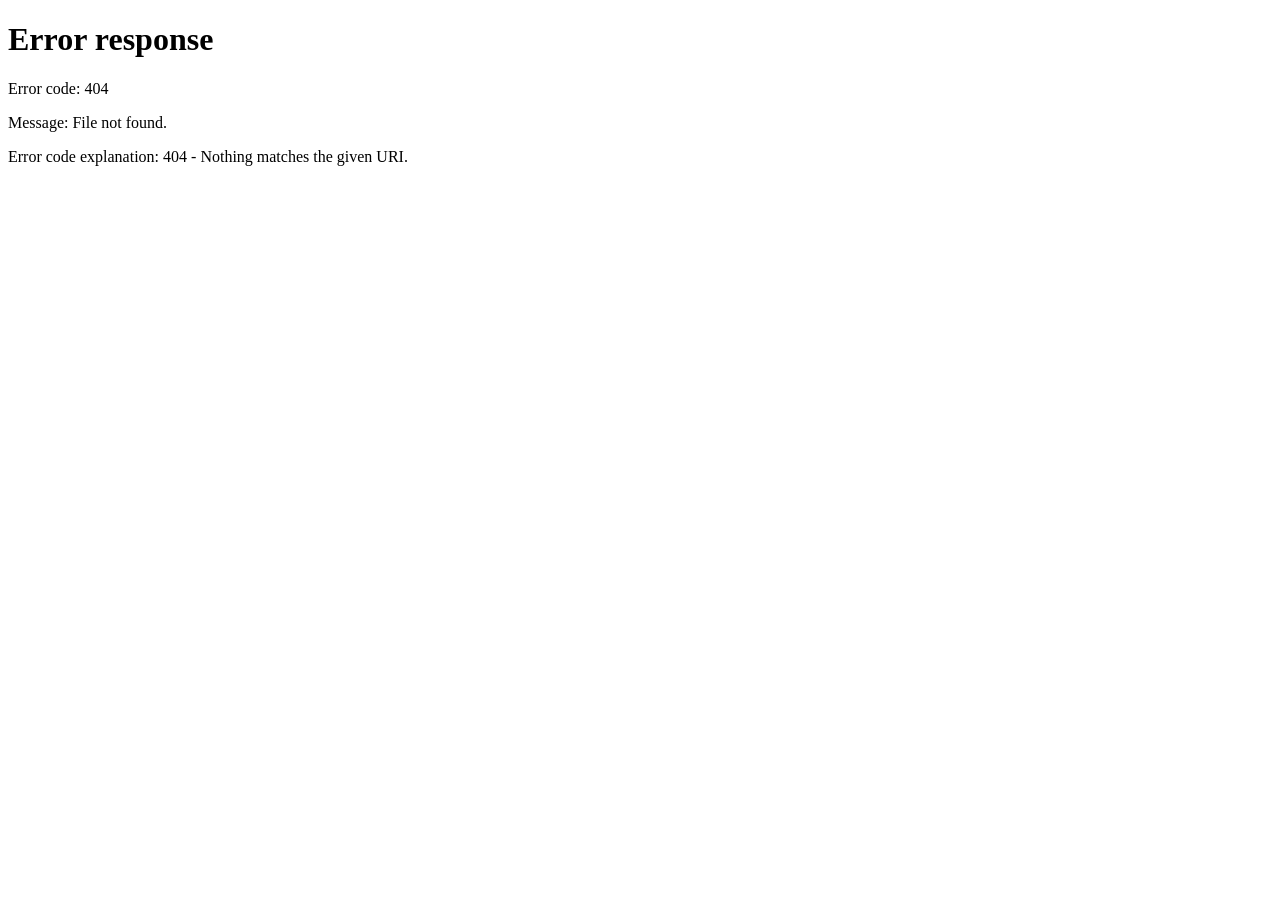
==== frontend/index.html @ 22988f22 "manullay patient add done" ====
<!DOCTYPE html>
<html lang="en">
<head>
  <meta charset="UTF-8" />
  <meta name="viewport" content="width=device-width, initial-scale=1.0" />
  <title>Clinic CRM — Admin Dashboard</title>
  <link rel="stylesheet" href="css/variables.css" />
  <link rel="stylesheet" href="css/base.css" />
  <link rel="stylesheet" href="css/components.css" />
  <link rel="stylesheet" href="css/views.css" />
</head>
<body>
  <div class="app-container">
    <!-- Sidebar Backdrop for Mobile -->
    <div id="sidebar-backdrop" class="sidebar-backdrop"></div>

    <!-- Persistent Sidebar Navigation -->
    <aside id="app-sidebar" class="sidebar">
      <div class="sidebar-header">
        <div class="brand-icon">⚕</div>
        <div class="brand-info">
          <span class="brand-title" id="header-clinic-name">Clinic Assistant</span>
          <span class="brand-subtitle">Admin CRM</span>
        </div>
      </div>

      <nav class="sidebar-nav">
        <div class="nav-section-title">Operations</div>
        <a href="#dashboard" class="nav-item active" data-view="dashboard">
          <span class="nav-icon">📊</span>
          <span>Dashboard</span>
        </a>
        <a href="#appointments" class="nav-item" data-view="appointments">
          <span class="nav-icon">📅</span>
          <span>Appointments</span>
        </a>
        <a href="#calendar" class="nav-item" data-view="calendar">
          <span class="nav-icon">🗓️</span>
          <span>Calendar</span>
        </a>

        <div class="nav-section-title" style="margin-top: 10px;">Management</div>
        <a href="#patients" class="nav-item" data-view="patients">
          <span class="nav-icon">👥</span>
          <span>Patients</span>
        </a>
        <a href="#doctors" class="nav-item" data-view="doctors">
          <span class="nav-icon">👨‍⚕️</span>
          <span>Doctors</span>
        </a>
        <a href="#slots" class="nav-item" data-view="slots">
          <span class="nav-icon">⏱️</span>
          <span>Slots</span>
        </a>

        <div class="nav-section-title" style="margin-top: 10px;">Finance & Config</div>
        <a href="#payments" class="nav-item" data-view="payments">
          <span class="nav-icon">💳</span>
          <span>Billing</span>
        </a>
        <a href="#reports" class="nav-item" data-view="reports">
          <span class="nav-icon">📈</span>
          <span>Reports & Analytics</span>
        </a>
        <a href="#audit-logs" class="nav-item" data-view="audit-logs">
          <span class="nav-icon">🛡️</span>
          <span>Activity Logs</span>
        </a>
        <a href="#settings" class="nav-item" data-view="settings">
          <span class="nav-icon">⚙️</span>
          <span>Settings</span>
        </a>
      </nav>

      <div class="sidebar-footer">
        <div class="user-snippet">
          <div id="sidebar-user-avatar" class="user-avatar">A</div>
          <div class="user-meta">
            <span id="header-user-name" class="user-name">Admin</span>
            <span class="user-role">Administrator</span>
          </div>
        </div>
        <button id="header-logout-btn" class="btn-icon" title="Sign Out">
          🚪
        </button>
      </div>
    </aside>

    <!-- Main Content Shell -->
    <div class="main-wrapper">
      <!-- Top Sticky Header -->
      <header class="top-header">
        <div class="header-left">
          <button id="mobile-menu-toggle" class="menu-toggle-btn" aria-label="Toggle Navigation">
            ☰
          </button>
          <div class="header-title-container">
            <h1 id="view-heading" class="view-heading">Dashboard</h1>
            <span id="view-subheading" class="view-subheading">Clinic Operations & Overview</span>
          </div>
        </div>
        <div class="header-right">
          <span class="badge badge-completed">
            <span class="badge-dot"></span> Live Connected
          </span>
        </div>
      </header>

      <!-- Main Dynamic Content Views -->
      <main class="content-area">
        <div id="view-dashboard" class="view-container active"></div>
        <div id="view-appointments" class="view-container"></div>
        <div id="view-calendar" class="view-container"></div>
        <div id="view-patients" class="view-container"></div>
        <div id="view-doctors" class="view-container"></div>
        <div id="view-slots" class="view-container"></div>
        <div id="view-payments" class="view-container"></div>
        <div id="view-reports" class="view-container"></div>
        <div id="view-audit-logs" class="view-container"></div>
        <div id="view-settings" class="view-container"></div>
      </main>
    </div>
  </div>

  <!-- Global Modal Dialog -->
  <div id="app-modal-backdrop" class="modal-backdrop">
    <div class="modal-dialog">
      <div class="modal-header">
        <h2 id="app-modal-title" class="modal-title">Modal Title</h2>
        <button id="app-modal-close-btn" class="modal-close-btn" aria-label="Close dialog">&times;</button>
      </div>
      <div id="app-modal-body" class="modal-body"></div>
      <div id="app-modal-footer" class="modal-footer" style="display: none;"></div>
    </div>
  </div>

  <!-- Global Toast Notification Container -->
  <div id="toast-container" class="toast-container"></div>

  <!-- Main Modular Application Bootstrap -->
  <script type="module" src="js/app.js"></script>
</body>
</html>
---- frontend/css/variables.css ----
/* Design Tokens & Theme Variables - Linear & Stripe inspired */
:root {
  /* Color Palette */
  --bg-app: #f8fafc;
  --bg-surface: #ffffff;
  --bg-surface-secondary: #f1f5f9;
  --bg-surface-tertiary: #e2e8f0;

  /* Typography Colors */
  --text-main: #0f172a;        /* Deep Navy */
  --text-secondary: #475569;   /* Slate */
  --text-muted: #94a3b8;       /* Subtle Gray */
  --text-inverted: #ffffff;

  /* Brand / Primary */
  --primary: #2563eb;          /* Vibrant Medical Blue */
  --primary-hover: #1d4ed8;
  --primary-active: #1e40af;
  --primary-light: #eff6ff;
  --primary-border: #bfdbfe;

  /* Status Colors */
  --success-text: #065f46;
  --success-bg: #d1fae5;
  --success-border: #a7f3d0;

  --warning-text: #92400e;
  --warning-bg: #fef3c7;
  --warning-border: #fde68a;

  --danger-text: #991b1b;
  --danger-bg: #fee2e2;
  --danger-border: #fecaca;

  --info-text: #1e40af;
  --info-bg: #dbeafe;
  --info-border: #bfdbfe;

  /* Borders & Shadows */
  --border-light: #e2e8f0;
  --border-subtle: #cbd5e1;
  --border-focus: #3b82f6;

  --shadow-xs: 0 1px 2px rgba(15, 23, 42, 0.05);
  --shadow-sm: 0 1px 3px rgba(15, 23, 42, 0.08), 0 1px 2px rgba(15, 23, 42, 0.04);
  --shadow-md: 0 4px 6px -1px rgba(15, 23, 42, 0.08), 0 2px 4px -2px rgba(15, 23, 42, 0.04);
  --shadow-lg: 0 10px 15px -3px rgba(15, 23, 42, 0.08), 0 4px 6px -4px rgba(15, 23, 42, 0.04);
  --shadow-dropdown: 0 20px 25px -5px rgba(15, 23, 42, 0.1), 0 8px 10px -6px rgba(15, 23, 42, 0.05);

  /* Radii */
  --radius-xs: 4px;
  --radius-sm: 6px;
  --radius-md: 8px;
  --radius-lg: 12px;
  --radius-xl: 16px;
  --radius-full: 9999px;

  /* Spacing */
  --space-1: 4px;
  --space-2: 8px;
  --space-3: 12px;
  --space-4: 16px;
  --space-5: 20px;
  --space-6: 24px;
  --space-8: 32px;
  --space-10: 40px;

  /* Layout */
  --sidebar-width: 250px;
  --header-height: 64px;

  /* Transitions */
  --transition-fast: 150ms cubic-bezier(0.4, 0, 0.2, 1);
  --transition-base: 200ms cubic-bezier(0.4, 0, 0.2, 1);
}
---- frontend/css/base.css ----
/* Base CSS - Global Styles, Layout, Sidebar, Header, Responsive */

* {
  box-sizing: border-box;
  margin: 0;
  padding: 0;
}

body {
  font-family: -apple-system, BlinkMacSystemFont, "Segoe UI", Roboto, "Helvetica Neue", Arial, sans-serif;
  font-size: 14px;
  line-height: 1.5;
  color: var(--text-main);
  background-color: var(--bg-app);
  -webkit-font-smoothing: antialiased;
  -moz-osx-font-smoothing: grayscale;
}

a {
  color: var(--primary);
  text-decoration: none;
}

a:hover {
  text-decoration: underline;
}

/* App Shell Layout */
.app-container {
  display: flex;
  min-height: 100vh;
  width: 100%;
}

/* Sidebar */
.sidebar {
  width: var(--sidebar-width);
  background: var(--bg-surface);
  border-right: 1px solid var(--border-light);
  display: flex;
  flex-direction: column;
  position: fixed;
  top: 0;
  bottom: 0;
  left: 0;
  z-index: 100;
  transition: transform var(--transition-base);
}

.sidebar-header {
  height: var(--header-height);
  padding: 0 var(--space-5);
  display: flex;
  align-items: center;
  gap: var(--space-3);
  border-bottom: 1px solid var(--border-light);
}

.brand-icon {
  width: 32px;
  height: 32px;
  border-radius: var(--radius-md);
  background: linear-gradient(135deg, var(--primary) 0%, #1e40af 100%);
  display: flex;
  align-items: center;
  justify-content: center;
  color: white;
  font-weight: 700;
  font-size: 16px;
  box-shadow: var(--shadow-sm);
}

.brand-info {
  display: flex;
  flex-direction: column;
}

.brand-title {
  font-size: 15px;
  font-weight: 700;
  color: var(--text-main);
  letter-spacing: -0.2px;
  white-space: nowrap;
  overflow: hidden;
  text-overflow: ellipsis;
  max-width: 160px;
}

.brand-subtitle {
  font-size: 11px;
  font-weight: 500;
  color: var(--text-muted);
  text-transform: uppercase;
  letter-spacing: 0.5px;
}

.sidebar-nav {
  flex: 1;
  overflow-y: auto;
  padding: var(--space-4) var(--space-3);
  display: flex;
  flex-direction: column;
  gap: var(--space-1);
}

.nav-section-title {
  font-size: 11px;
  font-weight: 600;
  color: var(--text-muted);
  text-transform: uppercase;
  letter-spacing: 0.6px;
  padding: var(--space-3) var(--space-3) var(--space-1);
}

.nav-item {
  display: flex;
  align-items: center;
  gap: var(--space-3);
  padding: var(--space-2) var(--space-3);
  border-radius: var(--radius-md);
  color: var(--text-secondary);
  font-weight: 500;
  font-size: 13.5px;
  transition: all var(--transition-fast);
  cursor: pointer;
  text-decoration: none;
  border: 1px solid transparent;
}

.nav-item:hover {
  background: var(--bg-surface-secondary);
  color: var(--text-main);
  text-decoration: none;
}

.nav-item.active {
  background: var(--primary-light);
  color: var(--primary);
  font-weight: 600;
  border-color: var(--primary-border);
}

.nav-icon {
  font-size: 16px;
  width: 20px;
  text-align: center;
  display: flex;
  align-items: center;
  justify-content: center;
}

.sidebar-footer {
  padding: var(--space-4);
  border-top: 1px solid var(--border-light);
  display: flex;
  align-items: center;
  justify-content: space-between;
  background: var(--bg-surface);
}

.user-snippet {
  display: flex;
  align-items: center;
  gap: var(--space-3);
}

.user-avatar {
  width: 34px;
  height: 34px;
  border-radius: var(--radius-full);
  background: var(--bg-surface-tertiary);
  color: var(--text-secondary);
  display: flex;
  align-items: center;
  justify-content: center;
  font-weight: 600;
  font-size: 13px;
}

.user-meta {
  display: flex;
  flex-direction: column;
}

.user-name {
  font-size: 13px;
  font-weight: 600;
  color: var(--text-main);
  max-width: 110px;
  overflow: hidden;
  text-overflow: ellipsis;
  white-space: nowrap;
}

.user-role {
  font-size: 11px;
  color: var(--text-muted);
}

/* Main Content Area */
.main-wrapper {
  flex: 1;
  margin-left: var(--sidebar-width);
  display: flex;
  flex-direction: column;
  min-width: 0;
}

/* Header */
.top-header {
  height: var(--header-height);
  background: var(--bg-surface);
  border-bottom: 1px solid var(--border-light);
  display: flex;
  align-items: center;
  justify-content: space-between;
  padding: 0 var(--space-8);
  position: sticky;
  top: 0;
  z-index: 90;
}

.header-left {
  display: flex;
  align-items: center;
  gap: var(--space-4);
}

.menu-toggle-btn {
  display: none;
  background: transparent;
  border: 1px solid var(--border-light);
  border-radius: var(--radius-sm);
  padding: 6px 10px;
  cursor: pointer;
  font-size: 16px;
}

.header-title-container {
  display: flex;
  flex-direction: column;
}

.view-heading {
  font-size: 18px;
  font-weight: 700;
  color: var(--text-main);
  letter-spacing: -0.3px;
}

.view-subheading {
  font-size: 12px;
  color: var(--text-secondary);
}

.header-right {
  display: flex;
  align-items: center;
  gap: var(--space-3);
}

/* Content Area */
.content-area {
  flex: 1;
  padding: var(--space-8);
  max-width: 1400px;
  width: 100%;
  margin: 0 auto;
}

.view-container {
  display: none;
}

.view-container.active {
  display: block;
  animation: fadeIn 200ms ease;
}

@keyframes fadeIn {
  from {
    opacity: 0;
    transform: translateY(4px);
  }
  to {
    opacity: 1;
    transform: translateY(0);
  }
}

/* Backdrop for Mobile Sidebar */
.sidebar-backdrop {
  display: none;
  position: fixed;
  top: 0;
  left: 0;
  right: 0;
  bottom: 0;
  background: rgba(15, 23, 42, 0.4);
  z-index: 95;
  backdrop-filter: blur(2px);
}

/* Responsive Breakpoints */
@media (max-width: 900px) {
  .sidebar {
    transform: translateX(-100%);
  }
  .sidebar.open {
    transform: translateX(0);
  }
  .sidebar-backdrop.active {
    display: block;
  }
  .main-wrapper {
    margin-left: 0;
  }
  .menu-toggle-btn {
    display: block;
  }
  .top-header {
    padding: 0 var(--space-4);
  }
  .content-area {
    padding: var(--space-4);
  }
}
---- frontend/css/components.css ----
/* Components CSS - Buttons, Badges, Tables, Cards, Modals, Forms, Toasts */

/* Buttons */
.btn {
  display: inline-flex;
  align-items: center;
  justify-content: center;
  gap: var(--space-2);
  padding: 8px 14px;
  font-size: 13.5px;
  font-weight: 500;
  border-radius: var(--radius-md);
  border: 1px solid transparent;
  cursor: pointer;
  transition: all var(--transition-fast);
  text-decoration: none;
  line-height: 1.2;
}

.btn:disabled {
  opacity: 0.55;
  cursor: not-allowed;
  pointer-events: none;
}

.btn-primary {
  background: var(--primary);
  color: var(--text-inverted);
  box-shadow: var(--shadow-xs);
}

.btn-primary:hover {
  background: var(--primary-hover);
  text-decoration: none;
}

.btn-primary:active {
  background: var(--primary-active);
}

.btn-secondary {
  background: var(--bg-surface);
  color: var(--text-secondary);
  border-color: var(--border-light);
  box-shadow: var(--shadow-xs);
}

.btn-secondary:hover {
  background: var(--bg-surface-secondary);
  color: var(--text-main);
  border-color: var(--border-subtle);
  text-decoration: none;
}

.btn-danger {
  background: #dc2626;
  color: white;
}

.btn-danger:hover {
  background: #b91c1c;
}

.btn-outline-danger {
  background: transparent;
  color: #dc2626;
  border-color: var(--danger-border);
}

.btn-outline-danger:hover {
  background: var(--danger-bg);
}

.btn-sm {
  padding: 5px 10px;
  font-size: 12px;
  border-radius: var(--radius-sm);
}

.btn-icon {
  padding: 7px;
  width: 32px;
  height: 32px;
  border-radius: var(--radius-md);
  background: transparent;
  border: 1px solid var(--border-light);
  color: var(--text-secondary);
  display: inline-flex;
  align-items: center;
  justify-content: center;
  cursor: pointer;
}

.btn-icon:hover {
  background: var(--bg-surface-secondary);
  color: var(--text-main);
}

/* Badges */
.badge {
  display: inline-flex;
  align-items: center;
  gap: 4px;
  padding: 3px 8px;
  border-radius: var(--radius-full);
  font-size: 11.5px;
  font-weight: 600;
  text-transform: capitalize;
  white-space: nowrap;
  line-height: 1.2;
}

.badge-dot {
  width: 6px;
  height: 6px;
  border-radius: 50%;
}

.badge-confirmed, .badge-active, .badge-available, .badge-paid {
  background: var(--success-bg);
  color: var(--success-text);
  border: 1px solid var(--success-border);
}
.badge-confirmed .badge-dot, .badge-active .badge-dot, .badge-available .badge-dot, .badge-paid .badge-dot {
  background: #10b981;
}

.badge-pending {
  background: var(--warning-bg);
  color: var(--warning-text);
  border: 1px solid var(--warning-border);
}
.badge-pending .badge-dot {
  background: #f59e0b;
}

.badge-completed, .badge-offline {
  background: var(--info-bg);
  color: var(--info-text);
  border: 1px solid var(--info-border);
}
.badge-completed .badge-dot {
  background: #3b82f6;
}

.badge-cancelled, .badge-inactive, .badge-unavailable, .badge-disabled {
  background: var(--danger-bg);
  color: var(--danger-text);
  border: 1px solid var(--danger-border);
}
.badge-cancelled .badge-dot, .badge-inactive .badge-dot, .badge-unavailable .badge-dot {
  background: #ef4444;
}

.badge-booked {
  background: #f3e8ff;
  color: #6b21a8;
  border: 1px solid #d8b4fe;
}
.badge-booked .badge-dot {
  background: #a855f7;
}

/* Cards */
.card {
  background: var(--bg-surface);
  border: 1px solid var(--border-light);
  border-radius: var(--radius-lg);
  box-shadow: var(--shadow-xs);
  overflow: hidden;
  margin-bottom: var(--space-6);
}

.card-header {
  padding: var(--space-4) var(--space-5);
  border-bottom: 1px solid var(--border-light);
  display: flex;
  align-items: center;
  justify-content: space-between;
  background: var(--bg-surface);
}

.card-title {
  font-size: 15px;
  font-weight: 600;
  color: var(--text-main);
  display: flex;
  align-items: center;
  gap: var(--space-2);
}

.card-subtitle {
  font-size: 12px;
  color: var(--text-muted);
  margin-top: 2px;
}

.card-body {
  padding: var(--space-5);
}

.card-footer {
  padding: var(--space-3) var(--space-5);
  border-top: 1px solid var(--border-light);
  background: var(--bg-surface-secondary);
  display: flex;
  align-items: center;
  justify-content: flex-end;
  gap: var(--space-3);
}

/* Tables */
.table-container {
  overflow-x: auto;
  width: 100%;
}

.data-table {
  width: 100%;
  border-collapse: collapse;
  text-align: left;
  font-size: 13.5px;
}

.data-table th {
  background: #f8fafc;
  color: var(--text-secondary);
  font-weight: 600;
  font-size: 12px;
  text-transform: uppercase;
  letter-spacing: 0.5px;
  padding: var(--space-3) var(--space-4);
  border-bottom: 1px solid var(--border-light);
  white-space: nowrap;
}

.data-table td {
  padding: var(--space-3) var(--space-4);
  border-bottom: 1px solid var(--border-light);
  color: var(--text-main);
  vertical-align: middle;
}

.data-table tbody tr {
  transition: background-color var(--transition-fast);
}

.data-table tbody tr:hover {
  background-color: #f8fafc;
}

.data-table tr:last-child td {
  border-bottom: none;
}

.data-table .empty-state-cell {
  text-align: center;
  padding: var(--space-10) var(--space-4);
  color: var(--text-muted);
}

/* Forms */
.form-group {
  margin-bottom: var(--space-4);
}

.form-label {
  display: block;
  font-size: 12.5px;
  font-weight: 600;
  color: var(--text-secondary);
  margin-bottom: var(--space-1);
}

.form-input, .form-select, .form-textarea {
  width: 100%;
  padding: 8px 12px;
  font-size: 13.5px;
  color: var(--text-main);
  background: var(--bg-surface);
  border: 1px solid var(--border-subtle);
  border-radius: var(--radius-md);
  outline: none;
  transition: border-color var(--transition-fast), box-shadow var(--transition-fast);
  font-family: inherit;
}

.form-input:focus, .form-select:focus, .form-textarea:focus {
  border-color: var(--border-focus);
  box-shadow: 0 0 0 3px rgba(59, 130, 246, 0.15);
}

.form-textarea {
  min-height: 80px;
  resize: vertical;
}

.form-row {
  display: grid;
  grid-template-columns: repeat(auto-fit, minmax(200px, 1fr));
  gap: var(--space-4);
}

.form-helper {
  font-size: 11.5px;
  color: var(--text-muted);
  margin-top: 4px;
}

/* Filter Bar */
.filter-bar {
  display: flex;
  align-items: center;
  justify-content: space-between;
  gap: var(--space-3);
  margin-bottom: var(--space-4);
  flex-wrap: wrap;
}

.filter-left, .filter-right {
  display: flex;
  align-items: center;
  gap: var(--space-3);
  flex-wrap: wrap;
}

.search-input-wrapper {
  position: relative;
  min-width: 240px;
}

.search-icon {
  position: absolute;
  left: 10px;
  top: 50%;
  transform: translateY(-50%);
  color: var(--text-muted);
  font-size: 14px;
  pointer-events: none;
}

.search-input {
  padding-left: 32px;
  height: 36px;
  font-size: 13px;
}

.filter-select {
  height: 36px;
  padding: 0 10px;
  font-size: 13px;
  border-radius: var(--radius-md);
  border: 1px solid var(--border-subtle);
  background: var(--bg-surface);
  color: var(--text-main);
}

/* Pagination */
.pagination-container {
  display: flex;
  align-items: center;
  justify-content: space-between;
  padding: var(--space-3) var(--space-4);
  border-top: 1px solid var(--border-light);
  background: var(--bg-surface);
  font-size: 12.5px;
  color: var(--text-secondary);
}

.pagination-controls {
  display: flex;
  gap: var(--space-2);
}

/* Modal Dialog */
.modal-backdrop {
  position: fixed;
  top: 0;
  left: 0;
  right: 0;
  bottom: 0;
  background: rgba(15, 23, 42, 0.45);
  backdrop-filter: blur(2px);
  z-index: 200;
  display: none;
  align-items: center;
  justify-content: center;
  padding: var(--space-4);
}

.modal-backdrop.open {
  display: flex;
  animation: fadeIn 150ms ease;
}

.modal-dialog {
  background: var(--bg-surface);
  border-radius: var(--radius-lg);
  box-shadow: var(--shadow-dropdown);
  width: 100%;
  max-width: 580px;
  max-height: 90vh;
  display: flex;
  flex-direction: column;
  border: 1px solid var(--border-light);
  overflow: hidden;
}

.modal-header {
  padding: var(--space-4) var(--space-5);
  border-bottom: 1px solid var(--border-light);
  display: flex;
  align-items: center;
  justify-content: space-between;
}

.modal-title {
  font-size: 16px;
  font-weight: 700;
  color: var(--text-main);
}

.modal-close-btn {
  background: transparent;
  border: none;
  font-size: 20px;
  line-height: 1;
  color: var(--text-muted);
  cursor: pointer;
  padding: 4px;
}

.modal-close-btn:hover {
  color: var(--text-main);
}

.modal-body {
  padding: var(--space-5);
  overflow-y: auto;
}

.modal-footer {
  padding: var(--space-4) var(--space-5);
  border-top: 1px solid var(--border-light);
  background: var(--bg-surface-secondary);
  display: flex;
  align-items: center;
  justify-content: flex-end;
  gap: var(--space-3);
}

/* Toast Notifications */
.toast-container {
  position: fixed;
  bottom: 24px;
  right: 24px;
  z-index: 300;
  display: flex;
  flex-direction: column;
  gap: var(--space-2);
  pointer-events: none;
}

.toast {
  padding: 12px 18px;
  border-radius: var(--radius-md);
  font-size: 13.5px;
  font-weight: 500;
  box-shadow: var(--shadow-lg);
  display: flex;
  align-items: center;
  gap: var(--space-3);
  pointer-events: auto;
  animation: slideInRight 200ms ease;
  min-width: 280px;
  max-width: 420px;
}

@keyframes slideInRight {
  from {
    transform: translateX(100%);
    opacity: 0;
  }
  to {
    transform: translateX(0);
    opacity: 1;
  }
}

.toast-success {
  background: #065f46;
  color: white;
}

.toast-error {
  background: #991b1b;
  color: white;
}

.toast-info {
  background: #1e3a8a;
  color: white;
}

/* Spinner */
.spinner {
  display: inline-block;
  width: 18px;
  height: 18px;
  border: 2px solid rgba(255, 255, 255, 0.3);
  border-radius: 50%;
  border-top-color: white;
  animation: spin 0.8s linear infinite;
}

.spinner-primary {
  border: 2px solid var(--border-light);
  border-top-color: var(--primary);
}

@keyframes spin {
  to {
    transform: rotate(360deg);
  }
}
---- frontend/css/views.css ----
/* Views CSS - Dashboard, Calendar, Doctor Cards, Login Page */

/* -------------------------------------------------------------------------
   1. Dashboard View
   ------------------------------------------------------------------------- */
.metrics-grid {
  display: grid;
  grid-template-columns: repeat(auto-fit, minmax(220px, 1fr));
  gap: var(--space-4);
  margin-bottom: var(--space-6);
}

.metric-card {
  background: var(--bg-surface);
  border: 1px solid var(--border-light);
  border-radius: var(--radius-lg);
  padding: var(--space-5);
  box-shadow: var(--shadow-xs);
  display: flex;
  flex-direction: column;
  position: relative;
  overflow: hidden;
}

.metric-card-header {
  display: flex;
  align-items: center;
  justify-content: space-between;
  margin-bottom: var(--space-2);
}

.metric-label {
  font-size: 12.5px;
  font-weight: 600;
  color: var(--text-secondary);
  text-transform: uppercase;
  letter-spacing: 0.5px;
}

.metric-icon-wrap {
  width: 32px;
  height: 32px;
  border-radius: var(--radius-md);
  background: var(--primary-light);
  color: var(--primary);
  display: flex;
  align-items: center;
  justify-content: center;
  font-size: 15px;
}

.metric-value {
  font-size: 26px;
  font-weight: 700;
  color: var(--text-main);
  letter-spacing: -0.5px;
  line-height: 1.1;
}

.metric-subtext {
  font-size: 12px;
  color: var(--text-muted);
  margin-top: var(--space-2);
}

.dashboard-split-layout {
  display: grid;
  grid-template-columns: 2fr 1fr;
  gap: var(--space-6);
}

@media (max-width: 1024px) {
  .dashboard-split-layout {
    grid-template-columns: 1fr;
  }
}

.recent-patient-item {
  display: flex;
  align-items: center;
  justify-content: space-between;
  padding: var(--space-3) 0;
  border-bottom: 1px solid var(--border-light);
}

.recent-patient-item:last-child {
  border-bottom: none;
}

.recent-patient-info {
  display: flex;
  align-items: center;
  gap: var(--space-3);
}

.recent-patient-avatar {
  width: 36px;
  height: 36px;
  border-radius: var(--radius-full);
  background: var(--bg-surface-secondary);
  color: var(--text-secondary);
  display: flex;
  align-items: center;
  justify-content: center;
  font-weight: 600;
  font-size: 13px;
}

/* -------------------------------------------------------------------------
   2. Calendar View
   ------------------------------------------------------------------------- */
.calendar-controls {
  display: flex;
  align-items: center;
  justify-content: space-between;
  margin-bottom: var(--space-4);
  flex-wrap: wrap;
  gap: var(--space-3);
}

.calendar-period-label {
  font-size: 17px;
  font-weight: 700;
  color: var(--text-main);
}

.calendar-nav-group {
  display: flex;
  align-items: center;
  gap: var(--space-2);
}

.view-mode-tabs {
  display: flex;
  background: var(--bg-surface-secondary);
  padding: 3px;
  border-radius: var(--radius-md);
  border: 1px solid var(--border-light);
}

.view-mode-tab {
  padding: 4px 12px;
  font-size: 12.5px;
  font-weight: 500;
  color: var(--text-secondary);
  border: none;
  background: transparent;
  border-radius: var(--radius-sm);
  cursor: pointer;
  transition: all var(--transition-fast);
}

.view-mode-tab.active {
  background: var(--bg-surface);
  color: var(--primary);
  font-weight: 600;
  box-shadow: var(--shadow-xs);
}

.calendar-month-grid {
  display: grid;
  grid-template-columns: repeat(7, 1fr);
  border: 1px solid var(--border-light);
  border-radius: var(--radius-lg);
  overflow: hidden;
  background: var(--bg-surface);
}

.calendar-day-header {
  padding: var(--space-2) var(--space-3);
  text-align: center;
  font-size: 12px;
  font-weight: 600;
  color: var(--text-muted);
  background: #f8fafc;
  border-bottom: 1px solid var(--border-light);
  border-right: 1px solid var(--border-light);
}

.calendar-day-header:last-child {
  border-right: none;
}

.calendar-cell {
  min-height: 110px;
  padding: var(--space-2);
  border-bottom: 1px solid var(--border-light);
  border-right: 1px solid var(--border-light);
  background: var(--bg-surface);
  position: relative;
  display: flex;
  flex-direction: column;
  transition: background-color var(--transition-fast);
}

.calendar-cell:nth-child(7n) {
  border-right: none;
}

.calendar-cell.other-month {
  background: #fafafa;
  color: var(--text-muted);
}

.calendar-cell.today {
  background: #f0f7ff;
}

.calendar-day-number {
  font-size: 12px;
  font-weight: 600;
  margin-bottom: var(--space-1);
  display: inline-block;
  width: 22px;
  height: 22px;
  line-height: 22px;
  text-align: center;
  border-radius: var(--radius-full);
}

.calendar-cell.today .calendar-day-number {
  background: var(--primary);
  color: white;
}

.calendar-events-container {
  display: flex;
  flex-direction: column;
  gap: 3px;
  flex: 1;
  overflow-y: auto;
}

.calendar-event-pill {
  padding: 2px 6px;
  font-size: 11px;
  border-radius: var(--radius-xs);
  background: var(--primary-light);
  color: var(--primary);
  border-left: 3px solid var(--primary);
  white-space: nowrap;
  overflow: hidden;
  text-overflow: ellipsis;
  cursor: pointer;
  line-height: 1.3;
}

.calendar-event-pill:hover {
  filter: brightness(0.95);
}

.calendar-event-pill.status-completed {
  background: #ecfdf5;
  color: #065f46;
  border-left-color: #10b981;
}

.calendar-event-pill.status-pending {
  background: #fffbeb;
  color: #92400e;
  border-left-color: #f59e0b;
}

/* -------------------------------------------------------------------------
   3. Doctor Directory Grid
   ------------------------------------------------------------------------- */
.doctors-grid {
  display: grid;
  grid-template-columns: repeat(auto-fill, minmax(320px, 1fr));
  gap: var(--space-4);
}

.doctor-card {
  background: var(--bg-surface);
  border: 1px solid var(--border-light);
  border-radius: var(--radius-lg);
  padding: var(--space-5);
  box-shadow: var(--shadow-xs);
  display: flex;
  flex-direction: column;
  justify-content: space-between;
  transition: box-shadow var(--transition-fast), border-color var(--transition-fast);
}

.doctor-card:hover {
  box-shadow: var(--shadow-md);
  border-color: var(--border-subtle);
}

.doctor-top {
  display: flex;
  justify-content: space-between;
  align-items: flex-start;
  margin-bottom: var(--space-3);
}

.doctor-meta h3 {
  font-size: 16px;
  font-weight: 700;
  color: var(--text-main);
  margin-bottom: 2px;
}

.doctor-specialty {
  font-size: 13px;
  font-weight: 500;
  color: var(--primary);
}

.doctor-info-list {
  display: flex;
  flex-direction: column;
  gap: var(--space-2);
  margin-bottom: var(--space-4);
  font-size: 12.5px;
  color: var(--text-secondary);
}

.doctor-info-item {
  display: flex;
  align-items: center;
  gap: var(--space-2);
}

.doctor-actions {
  display: flex;
  align-items: center;
  justify-content: flex-end;
  gap: var(--space-2);
  border-top: 1px solid var(--border-light);
  padding-top: var(--space-3);
  margin-top: auto;
}

/* -------------------------------------------------------------------------
   4. Login Screen
   ------------------------------------------------------------------------- */
.login-body {
  min-height: 100vh;
  display: flex;
  align-items: center;
  justify-content: center;
  background: radial-gradient(circle at top, #eff6ff 0%, var(--bg-app) 100%);
  padding: var(--space-4);
}

.login-card {
  background: var(--bg-surface);
  border: 1px solid var(--border-light);
  border-radius: var(--radius-xl);
  box-shadow: var(--shadow-lg);
  width: 100%;
  max-width: 420px;
  padding: var(--space-8);
}

.login-brand {
  text-align: center;
  margin-bottom: var(--space-6);
}

.login-brand .brand-icon {
  width: 48px;
  height: 48px;
  font-size: 22px;
  margin: 0 auto var(--space-3);
}

.login-title {
  font-size: 20px;
  font-weight: 700;
  color: var(--text-main);
  letter-spacing: -0.3px;
}

.login-subtitle {
  font-size: 13px;
  color: var(--text-secondary);
  margin-top: var(--space-1);
}

.login-alert {
  padding: 10px 14px;
  border-radius: var(--radius-md);
  font-size: 13px;
  margin-bottom: var(--space-4);
  display: none;
}

.login-alert.show {
  display: block;
}

.login-alert.alert-error {
  background: var(--danger-bg);
  color: var(--danger-text);
  border: 1px solid var(--danger-border);
}

.login-footer-hint {
  text-align: center;
  margin-top: var(--space-6);
  font-size: 12px;
  color: var(--text-muted);
}
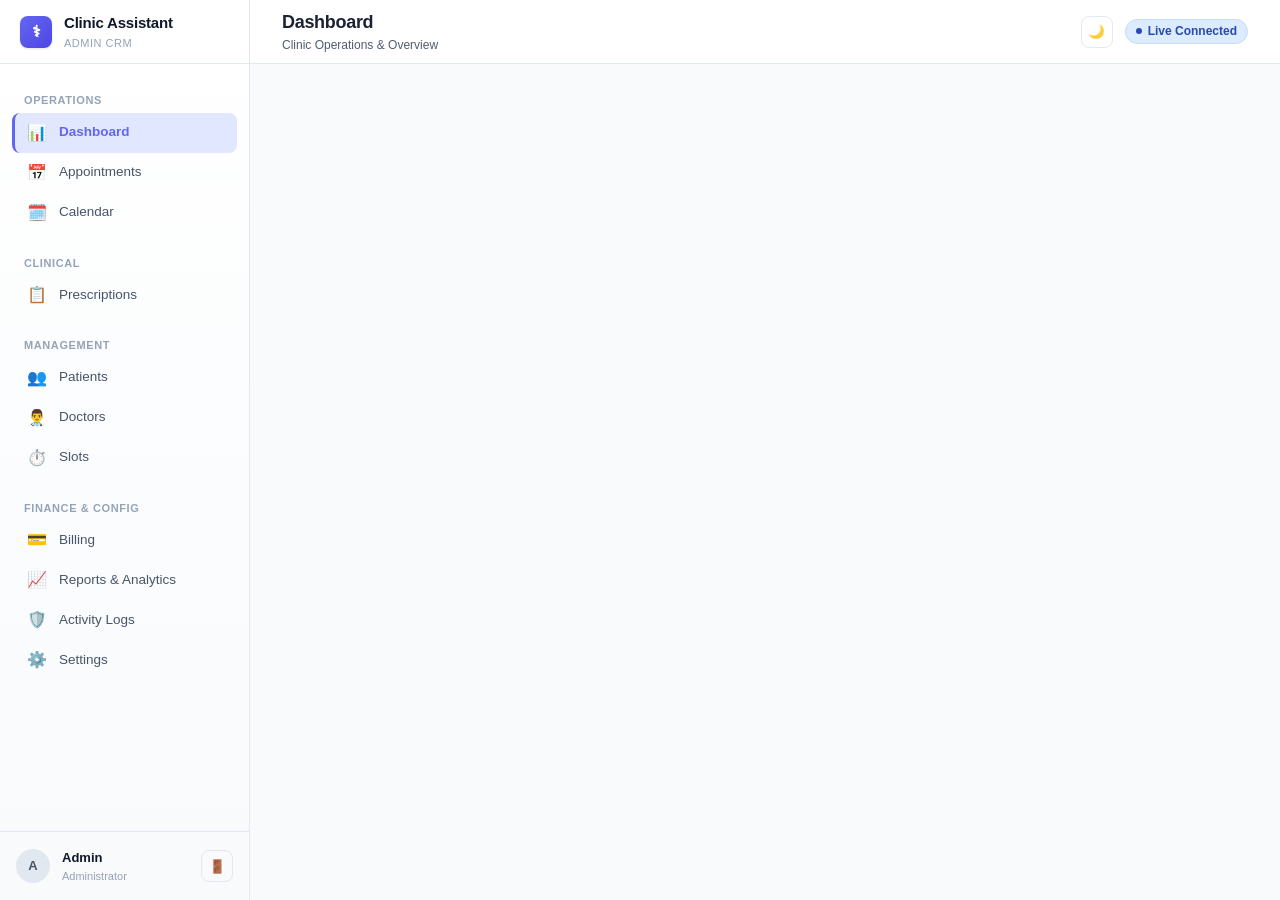
==== commit 283e88a2: "fix(admin): remove dashboard register btn, fix refresh feedback, show dr on calendar and fix filter," ====
--- a/frontend/index.html
+++ b/frontend/index.html
@@ -3,7 +3,20 @@
 <head>
   <meta charset="UTF-8" />
   <meta name="viewport" content="width=device-width, initial-scale=1.0" />
-  <title>Clinic CRM — Admin Dashboard</title>
+  <script>
+    try {
+      var t = localStorage.getItem('crm_theme');
+      if (t) document.documentElement.setAttribute('data-theme', t);
+      var u = localStorage.getItem('crm_admin_user');
+      if (u) {
+        var parsed = JSON.parse(u);
+        if (parsed && String(parsed.role || '').toUpperCase() === 'SUPER_ADMIN') {
+          window.location.href = '/super-admin/';
+        }
+      }
+    } catch (e) {}
+  </script>
+  <title>Clinic CRM — Admin & Doctor Portal</title>
   <link rel="stylesheet" href="css/variables.css" />
   <link rel="stylesheet" href="css/base.css" />
   <link rel="stylesheet" href="css/components.css" />
@@ -17,59 +30,105 @@
     <!-- Persistent Sidebar Navigation -->
     <aside id="app-sidebar" class="sidebar">
       <div class="sidebar-header">
-        <div class="brand-icon">⚕</div>
+        <div class="brand-icon" id="sidebar-brand-icon">⚕</div>
         <div class="brand-info">
           <span class="brand-title" id="header-clinic-name">Clinic Assistant</span>
-          <span class="brand-subtitle">Admin CRM</span>
+          <span class="brand-subtitle" id="header-portal-label">Admin CRM</span>
         </div>
       </div>
 
       <nav class="sidebar-nav">
-        <div class="nav-section-title">Operations</div>
-        <a href="#dashboard" class="nav-item active" data-view="dashboard">
-          <span class="nav-icon">📊</span>
-          <span>Dashboard</span>
-        </a>
-        <a href="#appointments" class="nav-item" data-view="appointments">
-          <span class="nav-icon">📅</span>
-          <span>Appointments</span>
-        </a>
-        <a href="#calendar" class="nav-item" data-view="calendar">
-          <span class="nav-icon">🗓️</span>
-          <span>Calendar</span>
-        </a>
-
-        <div class="nav-section-title" style="margin-top: 10px;">Management</div>
-        <a href="#patients" class="nav-item" data-view="patients">
-          <span class="nav-icon">👥</span>
-          <span>Patients</span>
-        </a>
-        <a href="#doctors" class="nav-item" data-view="doctors">
-          <span class="nav-icon">👨‍⚕️</span>
-          <span>Doctors</span>
-        </a>
-        <a href="#slots" class="nav-item" data-view="slots">
-          <span class="nav-icon">⏱️</span>
-          <span>Slots</span>
-        </a>
-
-        <div class="nav-section-title" style="margin-top: 10px;">Finance & Config</div>
-        <a href="#payments" class="nav-item" data-view="payments">
-          <span class="nav-icon">💳</span>
-          <span>Billing</span>
-        </a>
-        <a href="#reports" class="nav-item" data-view="reports">
-          <span class="nav-icon">📈</span>
-          <span>Reports & Analytics</span>
-        </a>
-        <a href="#audit-logs" class="nav-item" data-view="audit-logs">
-          <span class="nav-icon">🛡️</span>
-          <span>Activity Logs</span>
-        </a>
-        <a href="#settings" class="nav-item" data-view="settings">
-          <span class="nav-icon">⚙️</span>
-          <span>Settings</span>
-        </a>
+        <!-- Admin Navigation -->
+        <div id="nav-section-admin">
+          <div class="nav-section-title">Operations</div>
+          <a href="#dashboard" class="nav-item active" data-view="dashboard">
+            <span class="nav-icon">📊</span>
+            <span>Dashboard</span>
+          </a>
+          <a href="#appointments" class="nav-item" data-view="appointments">
+            <span class="nav-icon">📅</span>
+            <span>Appointments</span>
+          </a>
+          <a href="#calendar" class="nav-item" data-view="calendar">
+            <span class="nav-icon">🗓️</span>
+            <span>Calendar</span>
+          </a>
+
+          <div class="nav-section-title" style="margin-top: 10px;">Clinical</div>
+          <a href="#prescriptions" class="nav-item" data-view="prescriptions">
+            <span class="nav-icon">📋</span>
+            <span>Prescriptions</span>
+          </a>
+
+          <div class="nav-section-title" style="margin-top: 10px;">Management</div>
+          <a href="#patients" class="nav-item" data-view="patients">
+            <span class="nav-icon">👥</span>
+            <span>Patients</span>
+          </a>
+          <a href="#doctors" class="nav-item" data-view="doctors">
+            <span class="nav-icon">👨‍⚕️</span>
+            <span>Doctors</span>
+          </a>
+          <a href="#slots" class="nav-item" data-view="slots">
+            <span class="nav-icon">⏱️</span>
+            <span>Slots</span>
+          </a>
+
+          <div class="nav-section-title" style="margin-top: 10px;">Finance & Config</div>
+          <a href="#payments" class="nav-item" data-view="payments">
+            <span class="nav-icon">💳</span>
+            <span>Billing</span>
+          </a>
+          <a href="#reports" class="nav-item" data-view="reports">
+            <span class="nav-icon">📈</span>
+            <span>Reports & Analytics</span>
+          </a>
+          <a href="#audit-logs" class="nav-item" data-view="audit-logs">
+            <span class="nav-icon">🛡️</span>
+            <span>Activity Logs</span>
+          </a>
+          <a href="#settings" class="nav-item" data-view="settings">
+            <span class="nav-icon">⚙️</span>
+            <span>Settings</span>
+          </a>
+        </div>
+
+        <!-- Doctor Navigation -->
+        <div id="nav-section-doctor" style="display: none;">
+          <div class="nav-section-title">Clinical Command</div>
+          <a href="#doctor-dashboard" class="nav-item" data-view="doctor-dashboard">
+            <span class="nav-icon">📊</span>
+            <span>Dashboard</span>
+          </a>
+          <a href="#doctor-appointments" class="nav-item" data-view="doctor-appointments">
+            <span class="nav-icon">📅</span>
+            <span>My Appointments</span>
+          </a>
+          <a href="#doctor-slots" class="nav-item" data-view="doctor-slots">
+            <span class="nav-icon">⏱️</span>
+            <span>My Availability</span>
+          </a>
+
+          <div class="nav-section-title" style="margin-top: 10px;">Patient Care</div>
+          <a href="#doctor-patients" class="nav-item" data-view="doctor-patients">
+            <span class="nav-icon">👥</span>
+            <span>My Patients</span>
+          </a>
+          <a href="#doctor-prescriptions" class="nav-item" data-view="doctor-prescriptions">
+            <span class="nav-icon">📝</span>
+            <span>Prescriptions</span>
+          </a>
+
+          <div class="nav-section-title" style="margin-top: 10px;">Account</div>
+          <a href="#settings" class="nav-item" data-view="settings">
+            <span class="nav-icon">⚙️</span>
+            <span>Settings</span>
+          </a>
+          <button id="doctor-change-password-nav-btn" class="nav-item" style="width: 100%; background: none; border: none; text-align: left; cursor: pointer; font-family: inherit; color: var(--text-secondary);">
+            <span class="nav-icon">🔑</span>
+            <span>Change Password</span>
+          </button>
+        </div>
       </nav>
 
       <div class="sidebar-footer">
@@ -77,7 +136,7 @@
           <div id="sidebar-user-avatar" class="user-avatar">A</div>
           <div class="user-meta">
             <span id="header-user-name" class="user-name">Admin</span>
-            <span class="user-role">Administrator</span>
+            <span id="header-user-role" class="user-role">Administrator</span>
           </div>
         </div>
         <button id="header-logout-btn" class="btn-icon" title="Sign Out">
@@ -100,6 +159,9 @@
           </div>
         </div>
         <div class="header-right">
+          <button id="header-theme-toggle" class="btn-icon" title="Toggle dark / light mode" aria-label="Toggle theme">
+            🌙
+          </button>
           <span class="badge badge-completed">
             <span class="badge-dot"></span> Live Connected
           </span>
@@ -108,16 +170,26 @@
 
       <!-- Main Dynamic Content Views -->
       <main class="content-area">
+        <!-- Admin Views -->
         <div id="view-dashboard" class="view-container active"></div>
         <div id="view-appointments" class="view-container"></div>
         <div id="view-calendar" class="view-container"></div>
+        <div id="view-prescriptions" class="view-container"></div>
         <div id="view-patients" class="view-container"></div>
         <div id="view-doctors" class="view-container"></div>
+        <div id="view-doctor-accounts" class="view-container"></div>
         <div id="view-slots" class="view-container"></div>
         <div id="view-payments" class="view-container"></div>
         <div id="view-reports" class="view-container"></div>
         <div id="view-audit-logs" class="view-container"></div>
         <div id="view-settings" class="view-container"></div>
+
+        <!-- Doctor Portal Views -->
+        <div id="view-doctor-dashboard" class="view-container"></div>
+        <div id="view-doctor-appointments" class="view-container"></div>
+        <div id="view-doctor-slots" class="view-container"></div>
+        <div id="view-doctor-patients" class="view-container"></div>
+        <div id="view-doctor-prescriptions" class="view-container"></div>
       </main>
     </div>
   </div>
@@ -138,6 +210,7 @@
   <div id="toast-container" class="toast-container"></div>
 
   <!-- Main Modular Application Bootstrap -->
-  <script type="module" src="js/app.js"></script>
+  <script type="module" src="js/app.js?v=2.4"></script>
 </body>
 </html>
+
--- a/frontend/css/variables.css
+++ b/frontend/css/variables.css
@@ -1,6 +1,6 @@
-/* Design Tokens & Theme Variables - Linear & Stripe inspired */
+/* Design Tokens & Theme Variables - Premium UI */
 :root {
-  /* Color Palette */
+  /* Color Palette - Premium UI Light */
   --bg-app: #f8fafc;
   --bg-surface: #ffffff;
   --bg-surface-secondary: #f1f5f9;
@@ -13,12 +13,16 @@
   --text-inverted: #ffffff;
 
   /* Brand / Primary */
-  --primary: #2563eb;          /* Vibrant Medical Blue */
-  --primary-hover: #1d4ed8;
-  --primary-active: #1e40af;
-  --primary-light: #eff6ff;
-  --primary-border: #bfdbfe;
+  --primary: #6366f1;          /* Electric Indigo */
+  --primary-hover: #4f46e5;
+  --primary-active: #4338ca;
+  --primary-light: #e0e7ff;
+  --primary-border: #c7d2fe;
 
+  /* Premium Gradients */
+  --sidebar-gradient: linear-gradient(180deg, #ffffff 0%, #f8fafc 100%);
+  --primary-gradient: linear-gradient(135deg, #6366f1 0%, #4f46e5 100%);
+  
   /* Status Colors */
   --success-text: #065f46;
   --success-bg: #d1fae5;
@@ -39,12 +43,13 @@
   /* Borders & Shadows */
   --border-light: #e2e8f0;
   --border-subtle: #cbd5e1;
-  --border-focus: #3b82f6;
+  --border-focus: #818cf8;
 
   --shadow-xs: 0 1px 2px rgba(15, 23, 42, 0.05);
   --shadow-sm: 0 1px 3px rgba(15, 23, 42, 0.08), 0 1px 2px rgba(15, 23, 42, 0.04);
   --shadow-md: 0 4px 6px -1px rgba(15, 23, 42, 0.08), 0 2px 4px -2px rgba(15, 23, 42, 0.04);
   --shadow-lg: 0 10px 15px -3px rgba(15, 23, 42, 0.08), 0 4px 6px -4px rgba(15, 23, 42, 0.04);
+  --shadow-xl: 0 20px 25px -5px rgba(15, 23, 42, 0.1), 0 8px 10px -6px rgba(15, 23, 42, 0.05);
   --shadow-dropdown: 0 20px 25px -5px rgba(15, 23, 42, 0.1), 0 8px 10px -6px rgba(15, 23, 42, 0.05);
 
   /* Radii */
@@ -71,5 +76,60 @@
 
   /* Transitions */
   --transition-fast: 150ms cubic-bezier(0.4, 0, 0.2, 1);
-  --transition-base: 200ms cubic-bezier(0.4, 0, 0.2, 1);
+  --transition-base: 250ms cubic-bezier(0.4, 0, 0.2, 1);
+  --transition-slow: 350ms cubic-bezier(0.4, 0, 0.2, 1);
 }
+
+[data-theme="dark"] {
+  /* Color Palette - Premium UI Dark */
+  --bg-app: #0f172a;
+  --bg-surface: #1e293b;
+  --bg-surface-secondary: #1a2744;
+  --bg-surface-tertiary: #334155;
+
+  /* Typography Colors */
+  --text-main: #f1f5f9;
+  --text-secondary: #94a3b8;
+  --text-muted: #64748b;
+  --text-inverted: #0f172a;
+
+  /* Brand / Primary */
+  --primary: #818cf8;          /* Lighter Indigo for Dark Mode */
+  --primary-hover: #a5b4fc;
+  --primary-active: #c7d2fe;
+  --primary-light: rgba(99, 102, 241, 0.15);
+  --primary-border: rgba(99, 102, 241, 0.3);
+
+  /* Premium Gradients */
+  --sidebar-gradient: linear-gradient(180deg, #1e293b 0%, #0f172a 100%);
+  --primary-gradient: linear-gradient(135deg, #818cf8 0%, #6366f1 100%);
+
+  /* Status Colors (Adjusted for Dark Mode) */
+  --success-text: #34d399;
+  --success-bg: rgba(16, 185, 129, 0.15);
+  --success-border: rgba(16, 185, 129, 0.2);
+
+  --warning-text: #fbbf24;
+  --warning-bg: rgba(245, 158, 11, 0.15);
+  --warning-border: rgba(245, 158, 11, 0.2);
+
+  --danger-text: #f87171;
+  --danger-bg: rgba(239, 68, 68, 0.15);
+  --danger-border: rgba(239, 68, 68, 0.2);
+
+  --info-text: #60a5fa;
+  --info-bg: rgba(59, 130, 246, 0.15);
+  --info-border: rgba(59, 130, 246, 0.2);
+
+  /* Borders & Shadows */
+  --border-light: #2d3748;
+  --border-subtle: #374151;
+  --border-focus: #818cf8;
+
+  --shadow-xs: 0 1px 2px rgba(0, 0, 0, 0.3);
+  --shadow-sm: 0 1px 3px rgba(0, 0, 0, 0.4), 0 1px 2px rgba(0, 0, 0, 0.2);
+  --shadow-md: 0 4px 6px -1px rgba(0, 0, 0, 0.4), 0 2px 4px -2px rgba(0, 0, 0, 0.2);
+  --shadow-lg: 0 10px 15px -3px rgba(0, 0, 0, 0.4), 0 4px 6px -4px rgba(0, 0, 0, 0.2);
+  --shadow-xl: 0 20px 25px -5px rgba(0, 0, 0, 0.5), 0 8px 10px -6px rgba(0, 0, 0, 0.3);
+  --shadow-dropdown: 0 20px 25px -5px rgba(0, 0, 0, 0.5), 0 8px 10px -6px rgba(0, 0, 0, 0.3);
+}
--- a/frontend/css/base.css
+++ b/frontend/css/base.css
@@ -35,7 +35,7 @@
 /* Sidebar */
 .sidebar {
   width: var(--sidebar-width);
-  background: var(--bg-surface);
+  background: var(--sidebar-gradient);
   border-right: 1px solid var(--border-light);
   display: flex;
   flex-direction: column;
@@ -60,7 +60,7 @@
   width: 32px;
   height: 32px;
   border-radius: var(--radius-md);
-  background: linear-gradient(135deg, var(--primary) 0%, #1e40af 100%);
+  background: var(--primary-gradient);
   display: flex;
   align-items: center;
   justify-content: center;
@@ -124,20 +124,21 @@
   transition: all var(--transition-fast);
   cursor: pointer;
   text-decoration: none;
-  border: 1px solid transparent;
+  border-left: 3px solid transparent;
 }
 
 .nav-item:hover {
   background: var(--bg-surface-secondary);
   color: var(--text-main);
   text-decoration: none;
+  border-left: 3px solid var(--border-light);
 }
 
 .nav-item.active {
   background: var(--primary-light);
   color: var(--primary);
   font-weight: 600;
-  border-color: var(--primary-border);
+  border-left: 3px solid var(--primary);
 }
 
 .nav-icon {
@@ -155,7 +156,7 @@
   display: flex;
   align-items: center;
   justify-content: space-between;
-  background: var(--bg-surface);
+  background: transparent;
 }
 
 .user-snippet {
@@ -209,7 +210,8 @@
 /* Header */
 .top-header {
   height: var(--header-height);
-  background: var(--bg-surface);
+  background: rgba(var(--bg-surface), 0.85); /* fallback */
+  background: var(--bg-surface); /* if no rgba fallback */
   border-bottom: 1px solid var(--border-light);
   display: flex;
   align-items: center;
@@ -218,6 +220,20 @@
   position: sticky;
   top: 0;
   z-index: 90;
+  backdrop-filter: blur(8px);
+}
+@supports (backdrop-filter: blur(8px)) {
+  .top-header {
+    background-color: transparent;
+    /* We need to use var mapped with rgba, but pure var doesn't work for transparency easily if it's hex. 
+       Let's assume we can use opacity instead if we want, or just stick to slightly transparent color. */
+  }
+}
+/* Just simpler glassmorphism fix */
+.top-header {
+  background: var(--bg-surface);
+  opacity: 0.95;
+  backdrop-filter: blur(10px);
 }
 
 .header-left {
@@ -263,7 +279,7 @@
 .content-area {
   flex: 1;
   padding: var(--space-8);
-  max-width: 1400px;
+  max-width: 1200px;
   width: 100%;
   margin: 0 auto;
 }
@@ -274,17 +290,45 @@
 
 .view-container.active {
   display: block;
-  animation: fadeIn 200ms ease;
+  animation: fadeIn var(--transition-base) forwards;
 }
 
 @keyframes fadeIn {
   from {
     opacity: 0;
-    transform: translateY(4px);
+    transform: translateY(10px);
   }
   to {
     opacity: 1;
     transform: translateY(0);
+  }
+}
+
+/* Skeleton Loaders */
+.skeleton {
+  background: linear-gradient(90deg, var(--bg-surface-tertiary) 25%, var(--border-light) 50%, var(--bg-surface-tertiary) 75%);
+  background-size: 200% 100%;
+  animation: shimmer 1.5s infinite;
+  border-radius: var(--radius-sm);
+}
+
+.skeleton-text {
+  height: 14px;
+  width: 100%;
+  margin-bottom: 8px;
+}
+
+.skeleton-card {
+  height: 120px;
+  width: 100%;
+}
+
+@keyframes shimmer {
+  0% {
+    background-position: -200% 0;
+  }
+  100% {
+    background-position: 200% 0;
   }
 }
 
@@ -325,3 +369,14 @@
     padding: var(--space-4);
   }
 }
+
+@media (prefers-reduced-motion: reduce) {
+  *,
+  *::before,
+  *::after {
+    animation-duration: 0.01ms !important;
+    animation-iteration-count: 1 !important;
+    transition-duration: 0.01ms !important;
+    scroll-behavior: auto !important;
+  }
+}
--- a/frontend/css/components.css
+++ b/frontend/css/components.css
@@ -24,18 +24,20 @@
 }
 
 .btn-primary {
-  background: var(--primary);
+  background: var(--primary-gradient);
   color: var(--text-inverted);
-  box-shadow: var(--shadow-xs);
+  box-shadow: var(--shadow-sm);
+  border: none;
 }
 
 .btn-primary:hover {
-  background: var(--primary-hover);
+  filter: brightness(1.1);
+  box-shadow: var(--shadow-md);
   text-decoration: none;
 }
 
 .btn-primary:active {
-  background: var(--primary-active);
+  transform: translateY(1px);
 }
 
 .btn-secondary {
@@ -59,6 +61,15 @@
 
 .btn-danger:hover {
   background: #b91c1c;
+}
+
+.btn-outline {
+  background: transparent;
+  color: var(--primary);
+  border: 1px solid var(--primary-border);
+}
+.btn-outline:hover {
+  background: var(--primary-light);
 }
 
 .btn-outline-danger {
@@ -100,10 +111,10 @@
 .badge {
   display: inline-flex;
   align-items: center;
-  gap: 4px;
-  padding: 3px 8px;
+  gap: 6px;
+  padding: 4px 10px;
   border-radius: var(--radius-full);
-  font-size: 11.5px;
+  font-size: 12px;
   font-weight: 600;
   text-transform: capitalize;
   white-space: nowrap;
@@ -122,7 +133,7 @@
   border: 1px solid var(--success-border);
 }
 .badge-confirmed .badge-dot, .badge-active .badge-dot, .badge-available .badge-dot, .badge-paid .badge-dot {
-  background: #10b981;
+  background: var(--success-text);
 }
 
 .badge-pending {
@@ -131,7 +142,7 @@
   border: 1px solid var(--warning-border);
 }
 .badge-pending .badge-dot {
-  background: #f59e0b;
+  background: var(--warning-text);
 }
 
 .badge-completed, .badge-offline {
@@ -140,7 +151,7 @@
   border: 1px solid var(--info-border);
 }
 .badge-completed .badge-dot {
-  background: #3b82f6;
+  background: var(--info-text);
 }
 
 .badge-cancelled, .badge-inactive, .badge-unavailable, .badge-disabled {
@@ -149,7 +160,7 @@
   border: 1px solid var(--danger-border);
 }
 .badge-cancelled .badge-dot, .badge-inactive .badge-dot, .badge-unavailable .badge-dot {
-  background: #ef4444;
+  background: var(--danger-text);
 }
 
 .badge-booked {
@@ -166,9 +177,15 @@
   background: var(--bg-surface);
   border: 1px solid var(--border-light);
   border-radius: var(--radius-lg);
-  box-shadow: var(--shadow-xs);
+  box-shadow: var(--shadow-sm);
   overflow: hidden;
   margin-bottom: var(--space-6);
+  transition: transform var(--transition-fast), box-shadow var(--transition-fast);
+}
+
+.card:hover {
+  transform: translateY(-2px);
+  box-shadow: var(--shadow-md);
 }
 
 .card-header {
@@ -207,6 +224,24 @@
   align-items: center;
   justify-content: flex-end;
   gap: var(--space-3);
+}
+
+/* Stat Card */
+.stat-card {
+  background: var(--bg-surface);
+  border: 1px solid var(--border-light);
+  border-radius: var(--radius-lg);
+  padding: var(--space-5);
+  box-shadow: var(--shadow-sm);
+  display: flex;
+  flex-direction: column;
+  position: relative;
+  overflow: hidden;
+  transition: box-shadow var(--transition-fast), transform var(--transition-fast);
+}
+.stat-card:hover {
+  transform: translateY(-2px);
+  box-shadow: var(--shadow-md);
 }
 
 /* Tables */
@@ -223,7 +258,7 @@
 }
 
 .data-table th {
-  background: #f8fafc;
+  background: var(--bg-surface-secondary);
   color: var(--text-secondary);
   font-weight: 600;
   font-size: 12px;
@@ -245,8 +280,15 @@
   transition: background-color var(--transition-fast);
 }
 
+.data-table tbody tr:nth-child(even) {
+  background-color: rgba(0, 0, 0, 0.015);
+}
+[data-theme="dark"] .data-table tbody tr:nth-child(even) {
+  background-color: rgba(255, 255, 255, 0.015);
+}
+
 .data-table tbody tr:hover {
-  background-color: #f8fafc;
+  background-color: var(--bg-surface-tertiary) !important;
 }
 
 .data-table tr:last-child td {
@@ -285,9 +327,13 @@
   font-family: inherit;
 }
 
+.form-input::placeholder, .form-textarea::placeholder {
+  color: var(--text-muted);
+}
+
 .form-input:focus, .form-select:focus, .form-textarea:focus {
-  border-color: var(--border-focus);
-  box-shadow: 0 0 0 3px rgba(59, 130, 246, 0.15);
+  border-color: var(--primary);
+  box-shadow: 0 0 0 3px var(--primary-light);
 }
 
 .form-textarea {
@@ -379,24 +425,25 @@
   left: 0;
   right: 0;
   bottom: 0;
-  background: rgba(15, 23, 42, 0.45);
-  backdrop-filter: blur(2px);
+  background: rgba(15, 23, 42, 0.6);
+  backdrop-filter: blur(4px);
   z-index: 200;
   display: none;
   align-items: center;
   justify-content: center;
   padding: var(--space-4);
+  transition: opacity var(--transition-fast);
 }
 
 .modal-backdrop.open {
   display: flex;
-  animation: fadeIn 150ms ease;
+  animation: fadeIn 200ms ease;
 }
 
 .modal-dialog {
   background: var(--bg-surface);
   border-radius: var(--radius-lg);
-  box-shadow: var(--shadow-dropdown);
+  box-shadow: var(--shadow-xl);
   width: 100%;
   max-width: 580px;
   max-height: 90vh;
@@ -404,6 +451,14 @@
   flex-direction: column;
   border: 1px solid var(--border-light);
   overflow: hidden;
+  transform: scale(0.95);
+  animation: modalScaleIn 200ms ease forwards;
+}
+
+@keyframes modalScaleIn {
+  to {
+    transform: scale(1);
+  }
 }
 
 .modal-header {
@@ -471,9 +526,63 @@
   align-items: center;
   gap: var(--space-3);
   pointer-events: auto;
-  animation: slideInRight 200ms ease;
+  animation: slideInRight 250ms cubic-bezier(0.4, 0, 0.2, 1);
   min-width: 280px;
   max-width: 420px;
+}
+
+.toast::before {
+  content: '';
+  display: inline-block;
+  width: 20px;
+  height: 20px;
+  background-size: contain;
+  background-repeat: no-repeat;
+  margin-right: 8px;
+}
+
+.toast-success {
+  background: var(--success-bg);
+  color: var(--success-text);
+  border: 1px solid var(--success-border);
+}
+.toast-success::before {
+  content: '✓';
+  color: var(--success-text);
+  font-weight: bold;
+}
+
+.toast-error {
+  background: var(--danger-bg);
+  color: var(--danger-text);
+  border: 1px solid var(--danger-border);
+}
+.toast-error::before {
+  content: '⚠';
+  color: var(--danger-text);
+  font-weight: bold;
+}
+
+.toast-info {
+  background: var(--info-bg);
+  color: var(--info-text);
+  border: 1px solid var(--info-border);
+}
+.toast-info::before {
+  content: 'ℹ';
+  color: var(--info-text);
+  font-weight: bold;
+}
+
+.toast-warning {
+  background: var(--warning-bg);
+  color: var(--warning-text);
+  border: 1px solid var(--warning-border);
+}
+.toast-warning::before {
+  content: '⚠';
+  color: var(--warning-text);
+  font-weight: bold;
 }
 
 @keyframes slideInRight {
@@ -487,21 +596,6 @@
   }
 }
 
-.toast-success {
-  background: #065f46;
-  color: white;
-}
-
-.toast-error {
-  background: #991b1b;
-  color: white;
-}
-
-.toast-info {
-  background: #1e3a8a;
-  color: white;
-}
-
 /* Spinner */
 .spinner {
   display: inline-block;
--- a/frontend/css/views.css
+++ b/frontend/css/views.css
@@ -3,7 +3,7 @@
 /* -------------------------------------------------------------------------
    1. Dashboard View
    ------------------------------------------------------------------------- */
-.metrics-grid {
+.metrics-grid, .stats-grid {
   display: grid;
   grid-template-columns: repeat(auto-fit, minmax(220px, 1fr));
   gap: var(--space-4);
@@ -13,13 +13,19 @@
 .metric-card {
   background: var(--bg-surface);
   border: 1px solid var(--border-light);
+  border-top: 4px solid var(--primary);
   border-radius: var(--radius-lg);
   padding: var(--space-5);
-  box-shadow: var(--shadow-xs);
+  box-shadow: var(--shadow-sm);
   display: flex;
   flex-direction: column;
   position: relative;
   overflow: hidden;
+  transition: transform var(--transition-fast), box-shadow var(--transition-fast);
+}
+.metric-card:hover {
+  transform: translateY(-2px);
+  box-shadow: var(--shadow-md);
 }
 
 .metric-card-header {
@@ -38,23 +44,24 @@
 }
 
 .metric-icon-wrap {
-  width: 32px;
-  height: 32px;
+  width: 36px;
+  height: 36px;
   border-radius: var(--radius-md);
   background: var(--primary-light);
   color: var(--primary);
   display: flex;
   align-items: center;
   justify-content: center;
-  font-size: 15px;
+  font-size: 16px;
 }
 
 .metric-value {
-  font-size: 26px;
+  font-size: 28px;
   font-weight: 700;
   color: var(--text-main);
   letter-spacing: -0.5px;
   line-height: 1.1;
+  margin-top: var(--space-2);
 }
 
 .metric-subtext {
@@ -65,7 +72,7 @@
 
 .dashboard-split-layout {
   display: grid;
-  grid-template-columns: 2fr 1fr;
+  grid-template-columns: 2fr 1.2fr;
   gap: var(--space-6);
 }
 
@@ -172,7 +179,7 @@
   font-size: 12px;
   font-weight: 600;
   color: var(--text-muted);
-  background: #f8fafc;
+  background: var(--bg-surface-secondary);
   border-bottom: 1px solid var(--border-light);
   border-right: 1px solid var(--border-light);
 }
@@ -198,12 +205,12 @@
 }
 
 .calendar-cell.other-month {
-  background: #fafafa;
+  background: var(--bg-surface-secondary);
   color: var(--text-muted);
 }
 
 .calendar-cell.today {
-  background: #f0f7ff;
+  background: var(--primary-light);
 }
 
 .calendar-day-number {
@@ -250,15 +257,15 @@
 }
 
 .calendar-event-pill.status-completed {
-  background: #ecfdf5;
-  color: #065f46;
-  border-left-color: #10b981;
+  background: var(--success-bg);
+  color: var(--success-text);
+  border-left-color: var(--success-text);
 }
 
 .calendar-event-pill.status-pending {
-  background: #fffbeb;
-  color: #92400e;
-  border-left-color: #f59e0b;
+  background: var(--warning-bg);
+  color: var(--warning-text);
+  border-left-color: var(--warning-text);
 }
 
 /* -------------------------------------------------------------------------
@@ -340,7 +347,8 @@
   display: flex;
   align-items: center;
   justify-content: center;
-  background: radial-gradient(circle at top, #eff6ff 0%, var(--bg-app) 100%);
+  background: var(--bg-app);
+  background-image: radial-gradient(circle at center, var(--primary-light) 0%, var(--bg-app) 100%);
   padding: var(--space-4);
 }
 
@@ -348,10 +356,11 @@
   background: var(--bg-surface);
   border: 1px solid var(--border-light);
   border-radius: var(--radius-xl);
-  box-shadow: var(--shadow-lg);
+  box-shadow: var(--shadow-xl);
   width: 100%;
   max-width: 420px;
   padding: var(--space-8);
+  backdrop-filter: blur(10px);
 }
 
 .login-brand {
@@ -403,3 +412,114 @@
   font-size: 12px;
   color: var(--text-muted);
 }
+
+/* =========================================================================
+   PRESCRIPTION PAD & EDITOR STYLES
+   ========================================================================= */
+.rx-inline-input {
+  background: transparent;
+  border: none;
+  border-bottom: 1px dashed #94a3b8;
+  padding: 2px 4px;
+  font-family: inherit;
+  font-size: inherit;
+  color: inherit;
+  outline: none;
+}
+
+.rx-inline-input:focus {
+  border-bottom: 1.5px solid #0284c7;
+  background: #f0f9ff;
+}
+
+.rx-compact-input {
+  padding: 4px 8px;
+  font-size: 12px;
+  height: auto;
+}
+
+.rx-format-btn {
+  background: transparent;
+  border: none;
+  padding: 2px 6px;
+  border-radius: 3px;
+  font-size: 12px;
+  cursor: pointer;
+  color: #334155;
+}
+
+.rx-format-btn:hover {
+  background: #cbd5e1;
+}
+
+.rx-rich-editor:focus {
+  border-color: #0284c7 !important;
+  box-shadow: 0 0 0 2px rgba(2, 132, 199, 0.15);
+}
+
+/* =========================================================================
+   PRINT MEDIA RULES (Clean A4 Medical Prescription Printout)
+   ========================================================================= */
+@media print {
+  body {
+    background: #ffffff !important;
+    color: #000000 !important;
+    margin: 0 !important;
+    padding: 0 !important;
+  }
+
+  /* Hide entire CRM chrome and UI buttons */
+  .sidebar,
+  .top-header,
+  .rx-action-bar,
+  .no-print,
+  .btn,
+  .btn-icon,
+  .toast-container,
+  .modal-backdrop,
+  .menu-toggle-btn,
+  #rx-add-med-row,
+  .remove-rx-med-btn,
+  .rx-editor-toolbar {
+    display: none !important;
+  }
+
+  .main-wrapper,
+  .content-area,
+  .view-container {
+    margin: 0 !important;
+    padding: 0 !important;
+    max-width: 100% !important;
+    width: 100% !important;
+    box-shadow: none !important;
+    border: none !important;
+    background: #ffffff !important;
+  }
+
+  /* Ensure only the active prescription pad prints */
+  .prescription-pad {
+    max-width: 100% !important;
+    width: 100% !important;
+    margin: 0 !important;
+    padding: 10mm !important;
+    box-shadow: none !important;
+    border: none !important;
+    background: #ffffff !important;
+    page-break-inside: avoid;
+  }
+
+  .rx-inline-input {
+    border-bottom: none !important;
+    background: transparent !important;
+  }
+
+  .rx-rich-editor {
+    border: none !important;
+    padding: 0 !important;
+  }
+
+  @page {
+    size: A4 portrait;
+    margin: 10mm;
+  }
+}
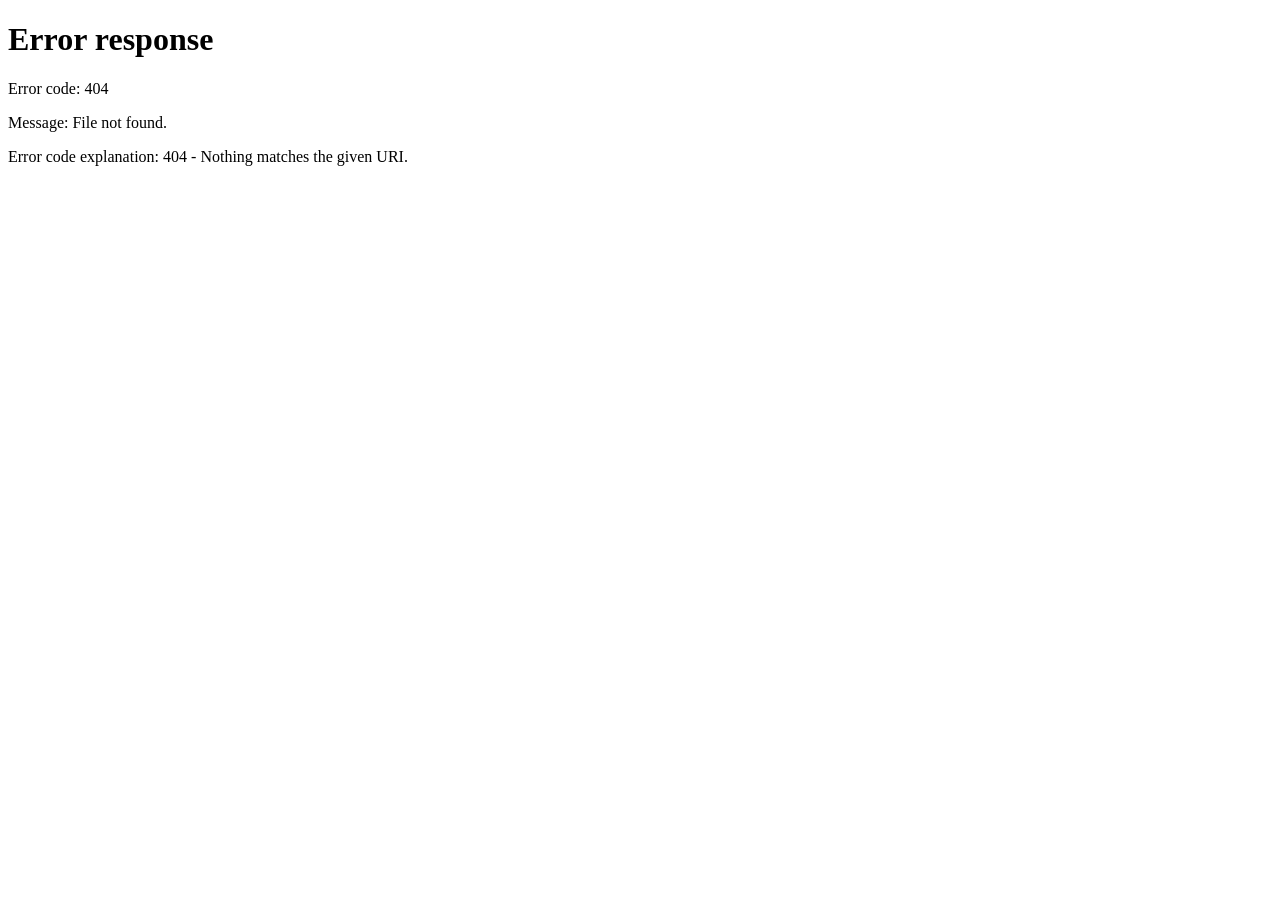
==== commit 1538fe34: "fix(frontend): remove extra closing brace in calendar.js and bump app.js cache version" ====
--- a/frontend/index.html
+++ b/frontend/index.html
@@ -210,7 +210,7 @@
   <div id="toast-container" class="toast-container"></div>
 
   <!-- Main Modular Application Bootstrap -->
-  <script type="module" src="js/app.js?v=2.4"></script>
+  <script type="module" src="js/app.js?v=2.5"></script>
 </body>
 </html>
 
